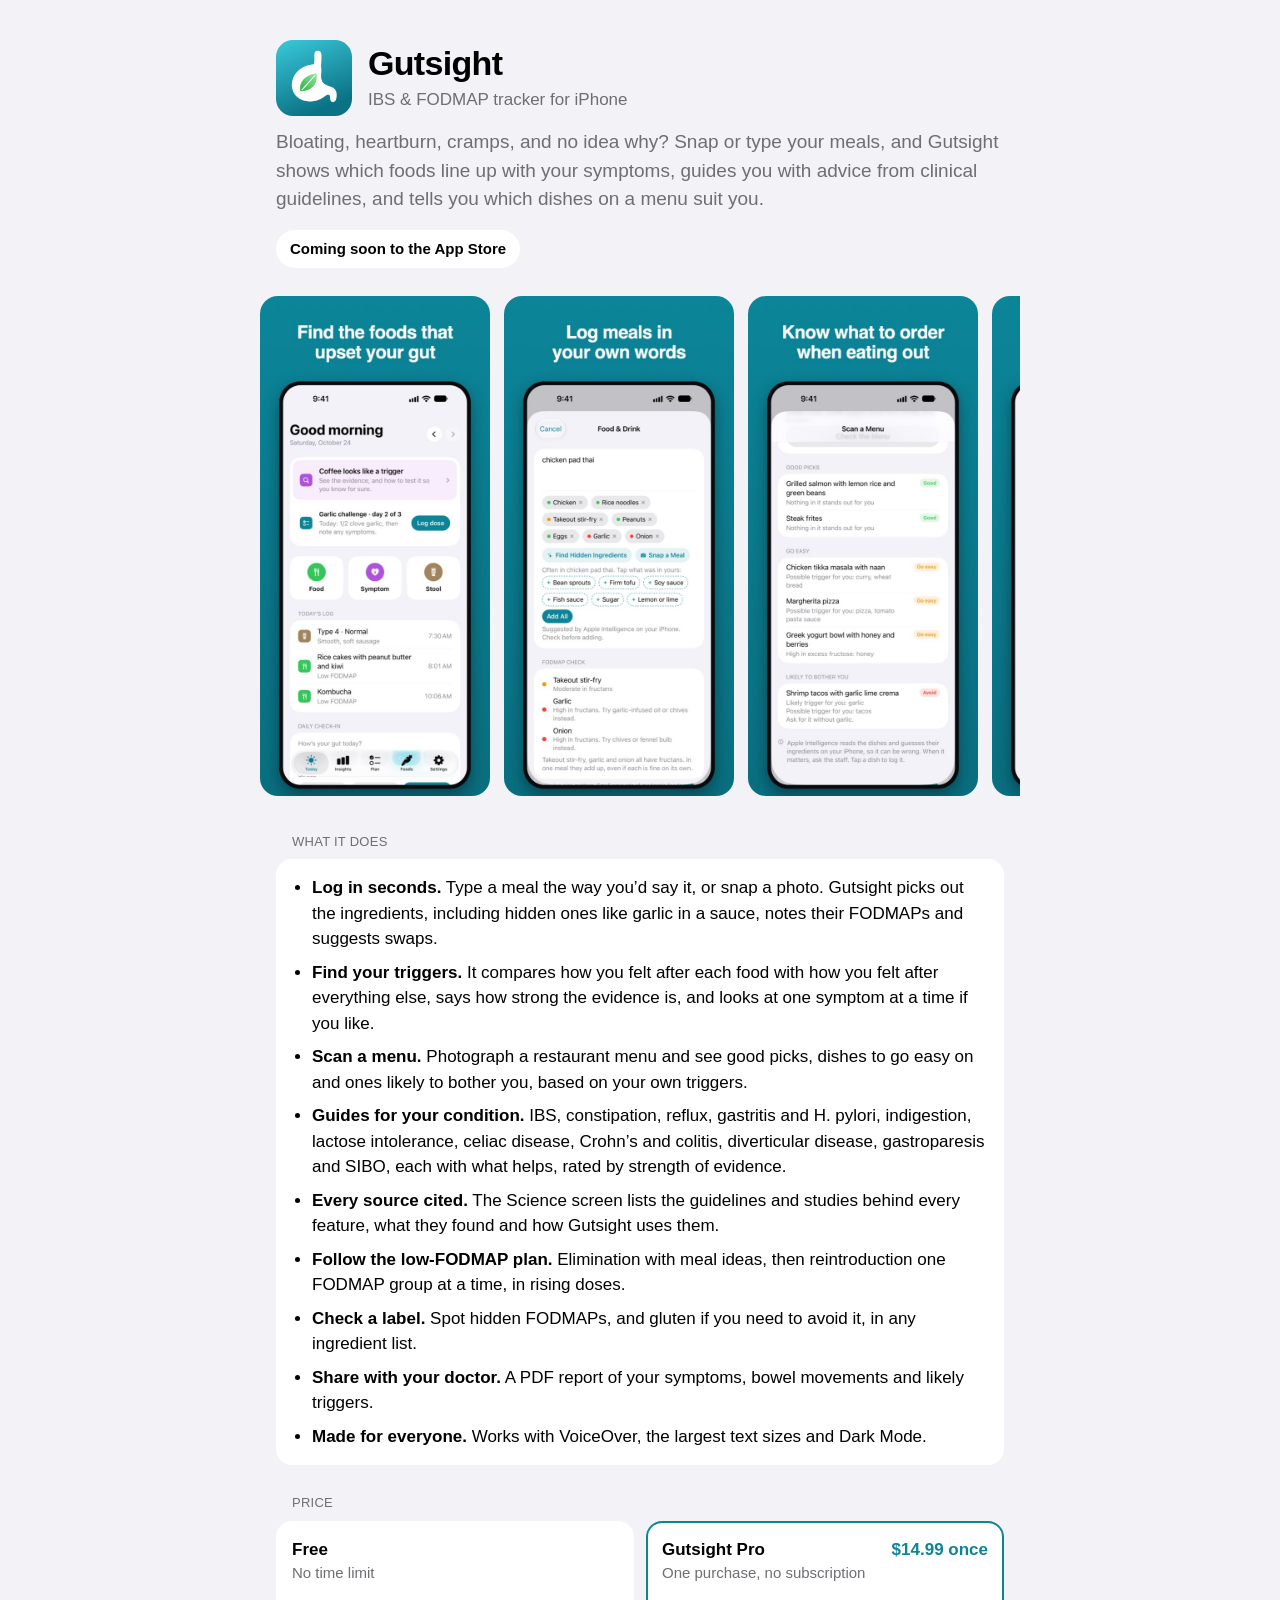
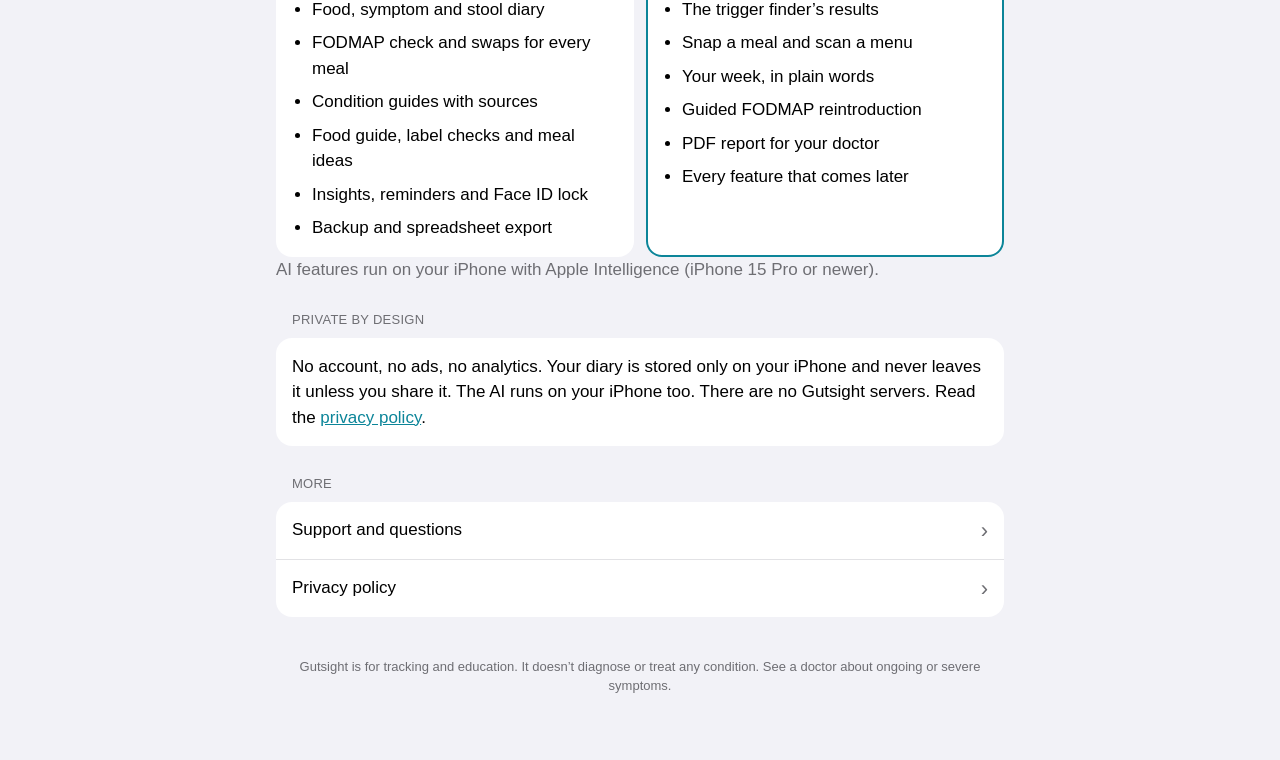
==== gutsight/index.html @ 2db0344e "Gutsight: new screenshots Co-Authored-By: Claude Opus 5.5 <noreply@anthropic.com>" ====
<!doctype html>
<html lang="en">
  <head>
    <meta charset="utf-8" />
    <meta name="viewport" content="width=device-width, initial-scale=1" />
    <title>Gutsight: IBS &amp; FODMAP Tracker</title>
    <meta name="description" content="Find the foods behind your gut symptoms. A private AI food diary with a trigger finder, menu scanner, evidence-based guides for IBS, reflux, gastritis and more, and a low-FODMAP plan. Free to start, one purchase, no subscription." />
    <meta property="og:title" content="Gutsight: IBS &amp; FODMAP Tracker" />
    <meta property="og:description" content="Find the foods behind your IBS. Private, no account, no subscription." />
    <meta property="og:image" content="https://gveloso-dev.github.io/gutsight/screens/03-triggers.jpg" />
    <meta name="twitter:card" content="summary_large_image" />
    <link rel="icon" href="/gutsight/icon.png" />
    <link rel="apple-touch-icon" href="/gutsight/icon.png" />
    <link rel="stylesheet" href="/assets/site.css" />
  </head>
  <body>
    <main class="wide">
      <div class="app-header">
        <img src="/gutsight/icon.png" alt="Gutsight app icon" />
        <div>
          <h1>Gutsight</h1>
          <p class="muted" style="margin: 4px 0 0">IBS &amp; FODMAP tracker for iPhone</p>
        </div>
      </div>
      <p class="lead">
        Bloating, heartburn, cramps, and no idea why? Snap or type your meals, and Gutsight shows which foods line up with
        your symptoms, guides you with advice from clinical guidelines, and tells you which dishes on a menu suit you.
      </p>
      <p class="badge">Coming soon to the App Store</p>

      <div class="gallery" aria-label="Screenshots">
        <img src="/gutsight/screens/01-today.jpg" alt="Today: the next step, such as a likely trigger to look into, and today’s plan step" loading="lazy" />
        <img src="/gutsight/screens/02-log-food.jpg" alt="Logging a meal: Apple Intelligence suggests hidden ingredients like garlic and onion" loading="lazy" />
        <img src="/gutsight/screens/03-menu.jpg" alt="Scan a Menu: dishes sorted into good picks, go easy and likely to bother you" loading="lazy" />
        <img src="/gutsight/screens/04-triggers.jpg" alt="Possible triggers, with how strong the evidence is" loading="lazy" />
        <img src="/gutsight/screens/05-trigger.jpg" alt="A trigger’s detail page" loading="lazy" />
        <img src="/gutsight/screens/06-guide.jpg" alt="The IBS guide, with evidence ratings and sources" loading="lazy" />
        <img src="/gutsight/screens/07-plan.jpg" alt="The Plan tab: condition guides and a reintroduction challenge" loading="lazy" />
        <img src="/gutsight/screens/08-science.jpg" alt="The Science: how the trigger finder works and the research behind Gutsight" loading="lazy" />
        <img src="/gutsight/screens/09-label.jpg" alt="Checking an ingredient label for hidden FODMAPs" loading="lazy" />
        <img src="/gutsight/screens/10-privacy.jpg" alt="Privacy: everything stays on your iPhone" loading="lazy" />
      </div>

      <h2>What it does</h2>
      <div class="card">
        <ul>
          <li><strong>Log in seconds.</strong> Type a meal the way you’d say it, or snap a photo. Gutsight picks out the ingredients, including hidden ones like garlic in a sauce, notes their FODMAPs and suggests swaps.</li>
          <li><strong>Find your triggers.</strong> It compares how you felt after each food with how you felt after everything else, says how strong the evidence is, and looks at one symptom at a time if you like.</li>
          <li><strong>Scan a menu.</strong> Photograph a restaurant menu and see good picks, dishes to go easy on and ones likely to bother you, based on your own triggers.</li>
          <li><strong>Guides for your condition.</strong> IBS, constipation, reflux, gastritis and H. pylori, indigestion, lactose intolerance, celiac disease, Crohn’s and colitis, diverticular disease, gastroparesis and SIBO, each with what helps, rated by strength of evidence.</li>
          <li><strong>Every source cited.</strong> The Science screen lists the guidelines and studies behind every feature, what they found and how Gutsight uses them.</li>
          <li><strong>Follow the low-FODMAP plan.</strong> Elimination with meal ideas, then reintroduction one FODMAP group at a time, in rising doses.</li>
          <li><strong>Check a label.</strong> Spot hidden FODMAPs, and gluten if you need to avoid it, in any ingredient list.</li>
          <li><strong>Share with your doctor.</strong> A PDF report of your symptoms, bowel movements and likely triggers.</li>
          <li><strong>Made for everyone.</strong> Works with VoiceOver, the largest text sizes and Dark Mode.</li>
        </ul>
      </div>

      <h2>Price</h2>
      <div class="price-grid">
        <div class="card">
          <h3>Free</h3>
          <p class="muted">No time limit</p>
          <ul>
            <li>Food, symptom and stool diary</li>
            <li>FODMAP check and swaps for every meal</li>
            <li>Condition guides with sources</li>
            <li>Food guide, label checks and meal ideas</li>
            <li>Insights, reminders and Face ID lock</li>
            <li>Backup and spreadsheet export</li>
          </ul>
        </div>
        <div class="card accent">
          <h3>Gutsight Pro <span class="price">$14.99 once</span></h3>
          <p class="muted">One purchase, no subscription</p>
          <ul>
            <li>The trigger finder’s results</li>
            <li>Snap a meal and scan a menu</li>
            <li>Your week, in plain words</li>
            <li>Guided FODMAP reintroduction</li>
            <li>PDF report for your doctor</li>
            <li>Every feature that comes later</li>
          </ul>
        </div>
      </div>
      <p class="muted">AI features run on your iPhone with Apple Intelligence (iPhone 15 Pro or newer).</p>

      <h2>Private by design</h2>
      <div class="card">
        <p>
          No account, no ads, no analytics. Your diary is stored only on your iPhone and never leaves it unless you share it.
          The AI runs on your iPhone too. There are no Gutsight servers. Read the <a href="/gutsight/privacy/">privacy policy</a>.
        </p>
      </div>

      <h2>More</h2>
      <div class="card list">
        <a href="/gutsight/support/">Support and questions</a>
        <a href="/gutsight/privacy/">Privacy policy</a>
      </div>

      <footer>
        Gutsight is for tracking and education. It doesn’t diagnose or treat any condition. See a doctor about ongoing or
        severe symptoms.
      </footer>
    </main>
  </body>
</html>
---- assets/site.css ----
/* Shared styles: iOS grouped look, light and dark. */
:root {
  --bg: #f2f2f7;
  --card: #ffffff;
  --text: #000000;
  --muted: #6e6e73;
  --tint: #0c8599;
  --border: #e2e2e5;
  color-scheme: light dark;
}

@media (prefers-color-scheme: dark) {
  :root {
    --bg: #000000;
    --card: #1c1c1e;
    --text: #ffffff;
    --muted: #98989f;
    --tint: #3bc9db;
    --border: #38383a;
  }
}

* {
  box-sizing: border-box;
}

body {
  margin: 0;
  background: var(--bg);
  color: var(--text);
  font: 17px/1.5 -apple-system, BlinkMacSystemFont, "SF Pro Text", "Helvetica Neue", Arial, sans-serif;
  -webkit-text-size-adjust: 100%;
}

main {
  max-width: 680px;
  margin: 0 auto;
  padding: 40px 16px 64px;
}

a {
  color: var(--tint);
}

h1 {
  font-size: 34px;
  line-height: 1.15;
  letter-spacing: -0.02em;
  margin: 0;
}

h2 {
  font-size: 13px;
  font-weight: 400;
  text-transform: uppercase;
  letter-spacing: 0.02em;
  color: var(--muted);
  margin: 28px 16px 8px;
}

h3 {
  font-size: 17px;
  margin: 0 0 4px;
}

p {
  margin: 0 0 12px;
}

.muted {
  color: var(--muted);
}

.lead {
  font-size: 19px;
  color: var(--muted);
  margin: 12px 0 0;
}

.card {
  background: var(--card);
  border-radius: 16px;
  padding: 16px;
}

.card > :last-child {
  margin-bottom: 0;
}

.card + .card {
  margin-top: 12px;
}

.card ul {
  margin: 0;
  padding-left: 20px;
}

.card li + li {
  margin-top: 8px;
}

.qa + .qa {
  border-top: 1px solid var(--border);
  margin-top: 14px;
  padding-top: 14px;
}

.app-header {
  display: flex;
  align-items: center;
  gap: 16px;
}

.app-header img {
  width: 76px;
  height: 76px;
  border-radius: 17px;
  flex-shrink: 0;
}

.list {
  padding: 0;
  overflow: hidden;
}

.list a {
  display: flex;
  align-items: center;
  gap: 14px;
  padding: 12px 16px;
  color: var(--text);
  text-decoration: none;
}

.list a + a {
  border-top: 1px solid var(--border);
}

.list a::after {
  content: "›";
  margin-left: auto;
  color: var(--muted);
  font-size: 22px;
}

.list img {
  width: 44px;
  height: 44px;
  border-radius: 10px;
}

footer {
  margin-top: 40px;
  font-size: 13px;
  color: var(--muted);
  text-align: center;
}

main.wide {
  max-width: 760px;
}

.badge {
  display: inline-block;
  margin: 16px 0 0;
  padding: 8px 14px;
  border-radius: 999px;
  background: var(--card);
  font-size: 15px;
  font-weight: 600;
}

.gallery {
  display: flex;
  gap: 14px;
  overflow-x: auto;
  scroll-snap-type: x mandatory;
  margin: 28px -16px 0;
  padding: 0 16px 8px;
  -webkit-overflow-scrolling: touch;
}

.gallery img {
  flex: 0 0 auto;
  width: 230px;
  aspect-ratio: 1320 / 2868;
  border-radius: 18px;
  scroll-snap-align: start;
  background: var(--card);
}

.price-grid {
  display: grid;
  grid-template-columns: repeat(auto-fit, minmax(260px, 1fr));
  gap: 12px;
}

.price-grid .card + .card {
  margin-top: 0;
}

.price-grid h3 {
  display: flex;
  justify-content: space-between;
  align-items: baseline;
  gap: 8px;
  margin-bottom: 0;
}

.price-grid .muted {
  font-size: 15px;
}

.card.accent {
  box-shadow: inset 0 0 0 2px var(--tint);
}

.price {
  color: var(--tint);
  font-size: 17px;
}
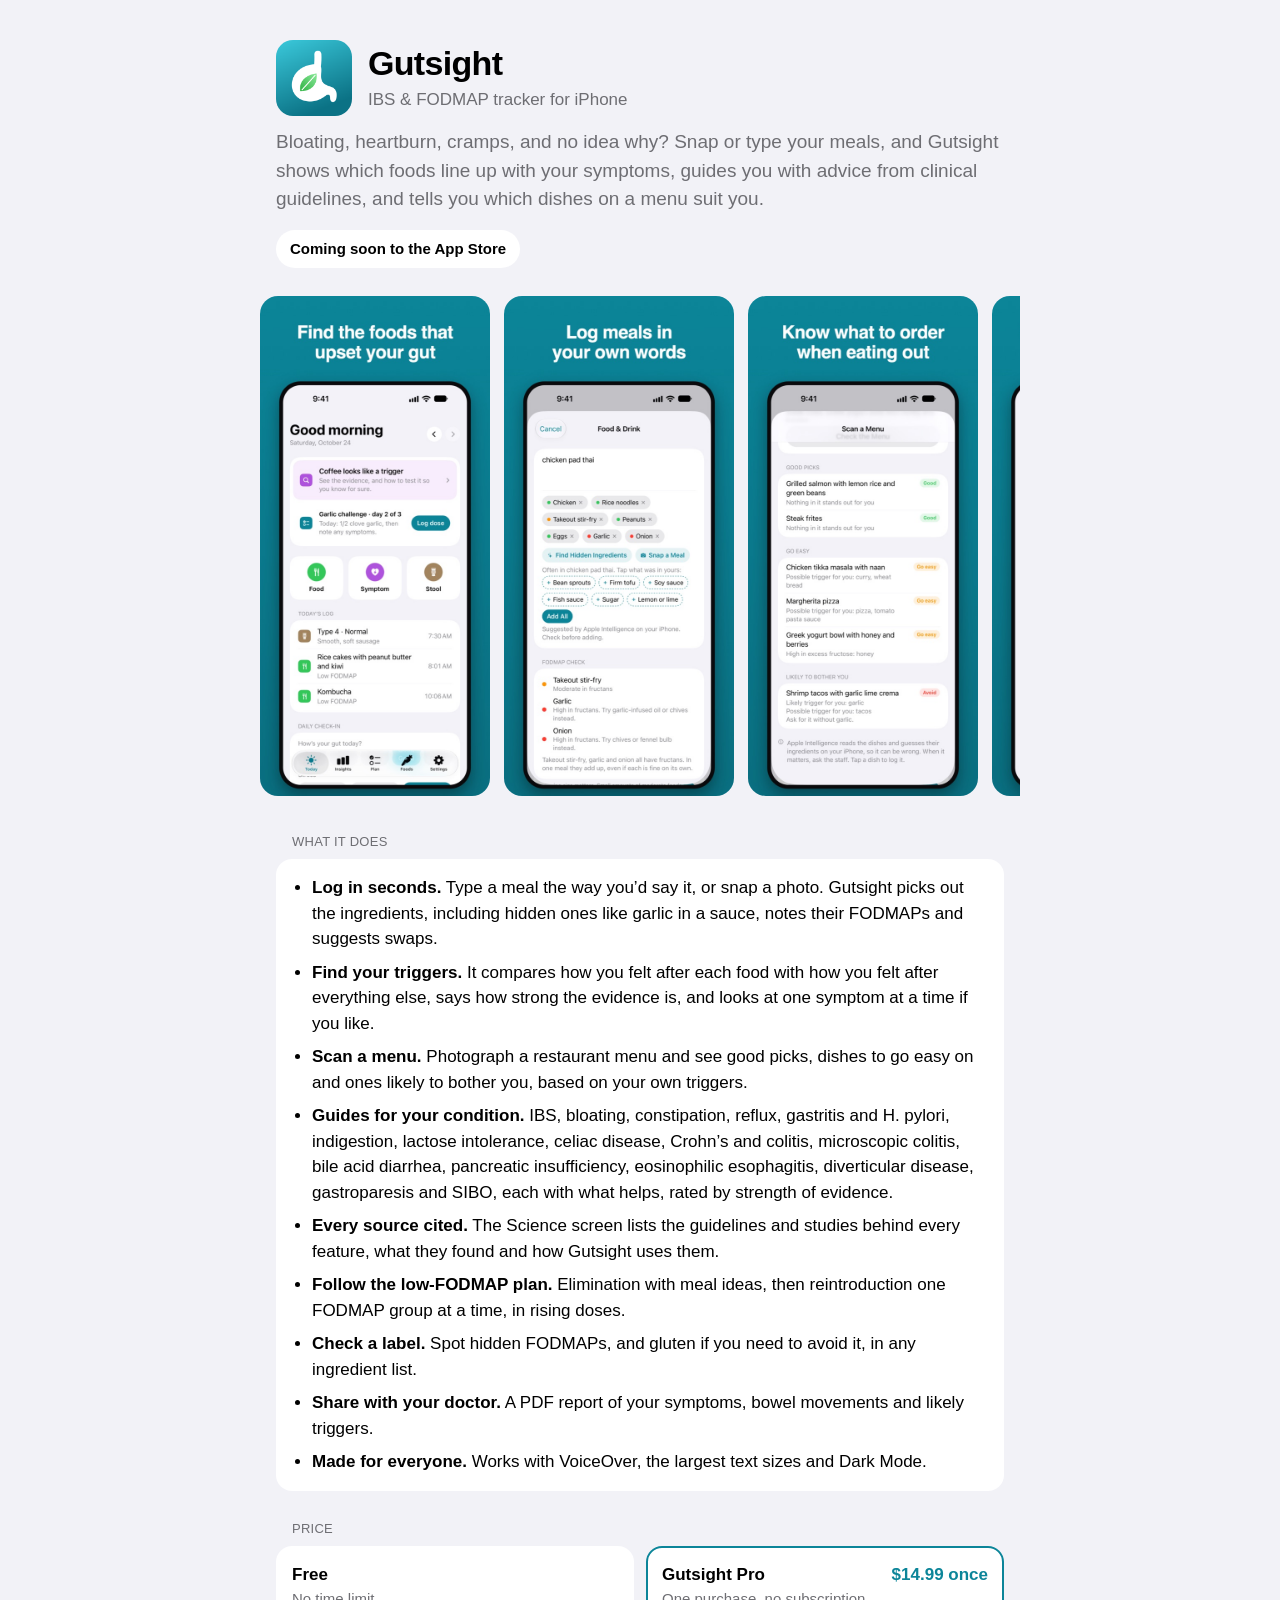
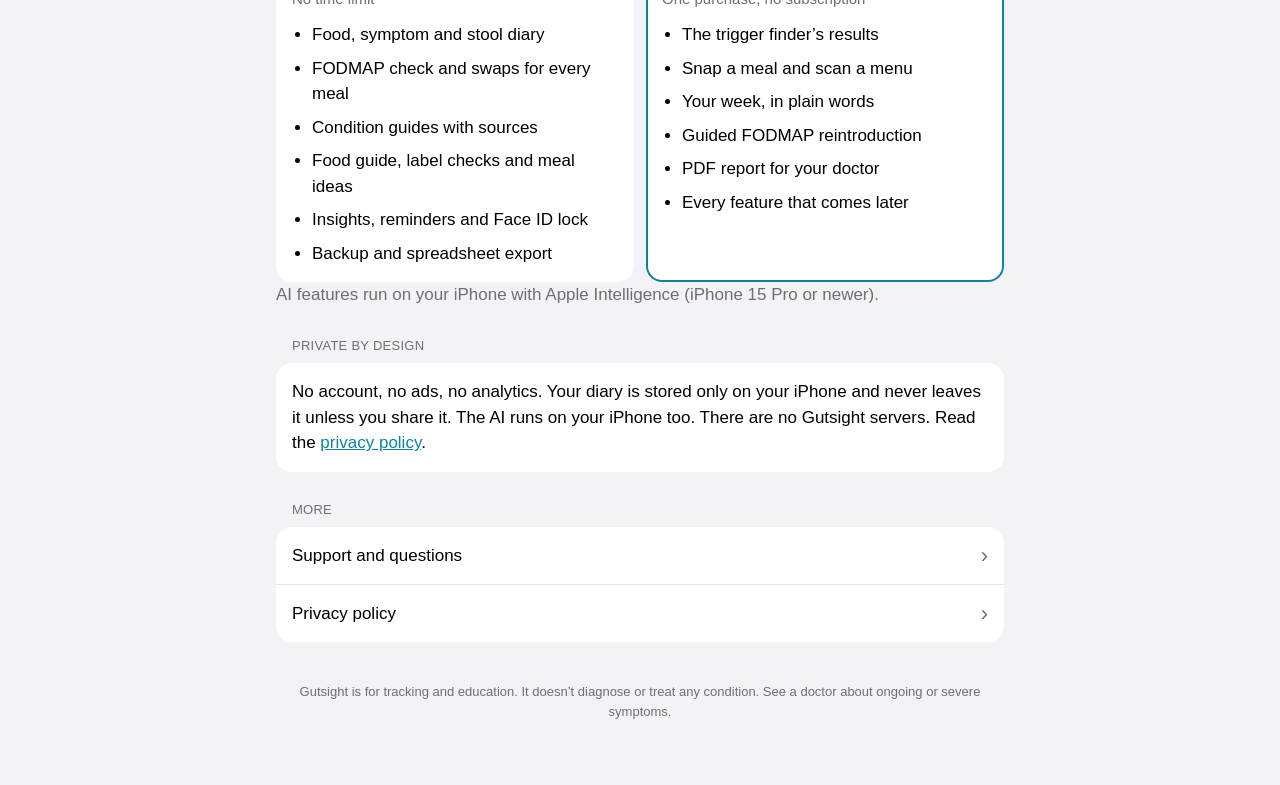
==== commit 81e52bc3: "Gutsight: list the new condition guides Co-Authored-By: Claude Opus 5.5 <noreply@anthropic.com>" ====
--- a/gutsight/index.html
+++ b/gutsight/index.html
@@ -47,7 +47,7 @@
           <li><strong>Log in seconds.</strong> Type a meal the way you’d say it, or snap a photo. Gutsight picks out the ingredients, including hidden ones like garlic in a sauce, notes their FODMAPs and suggests swaps.</li>
           <li><strong>Find your triggers.</strong> It compares how you felt after each food with how you felt after everything else, says how strong the evidence is, and looks at one symptom at a time if you like.</li>
           <li><strong>Scan a menu.</strong> Photograph a restaurant menu and see good picks, dishes to go easy on and ones likely to bother you, based on your own triggers.</li>
-          <li><strong>Guides for your condition.</strong> IBS, constipation, reflux, gastritis and H. pylori, indigestion, lactose intolerance, celiac disease, Crohn’s and colitis, diverticular disease, gastroparesis and SIBO, each with what helps, rated by strength of evidence.</li>
+          <li><strong>Guides for your condition.</strong> IBS, bloating, constipation, reflux, gastritis and H. pylori, indigestion, lactose intolerance, celiac disease, Crohn’s and colitis, microscopic colitis, bile acid diarrhea, pancreatic insufficiency, eosinophilic esophagitis, diverticular disease, gastroparesis and SIBO, each with what helps, rated by strength of evidence.</li>
           <li><strong>Every source cited.</strong> The Science screen lists the guidelines and studies behind every feature, what they found and how Gutsight uses them.</li>
           <li><strong>Follow the low-FODMAP plan.</strong> Elimination with meal ideas, then reintroduction one FODMAP group at a time, in rising doses.</li>
           <li><strong>Check a label.</strong> Spot hidden FODMAPs, and gluten if you need to avoid it, in any ingredient list.</li>
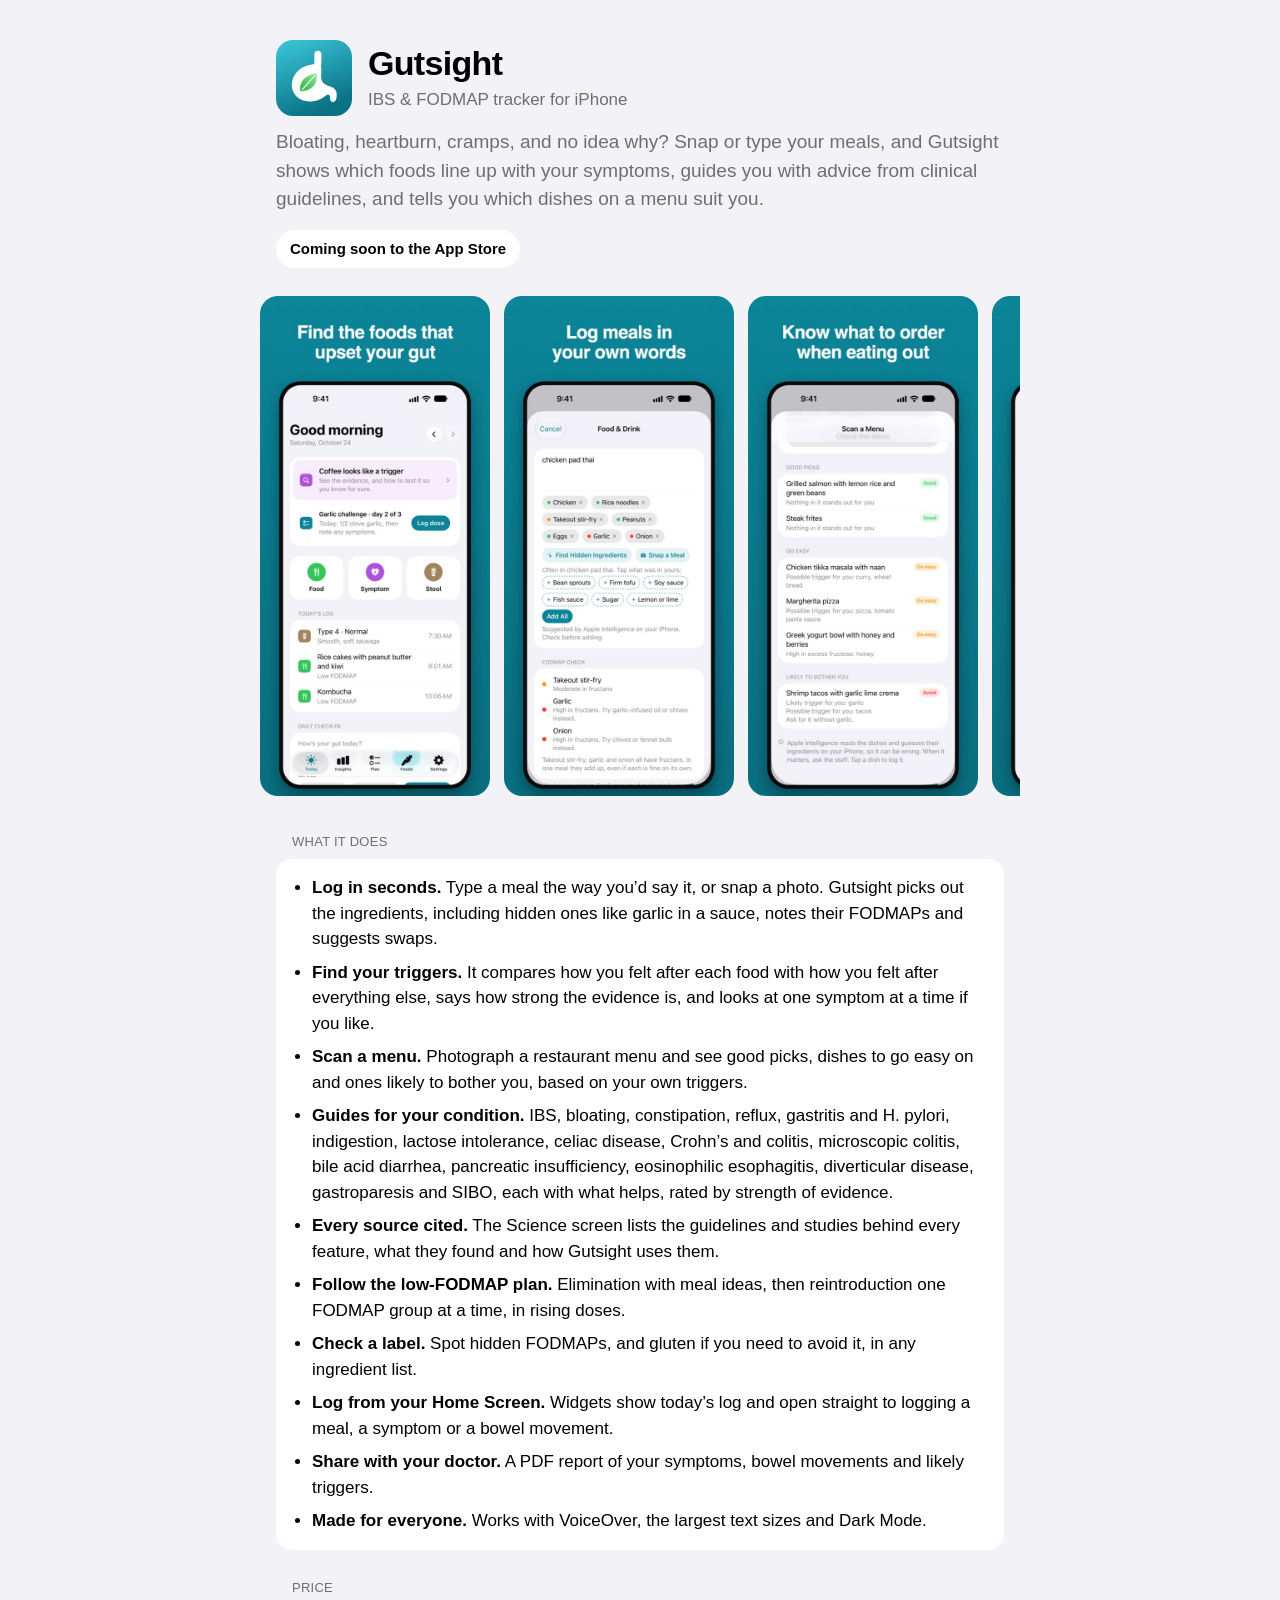
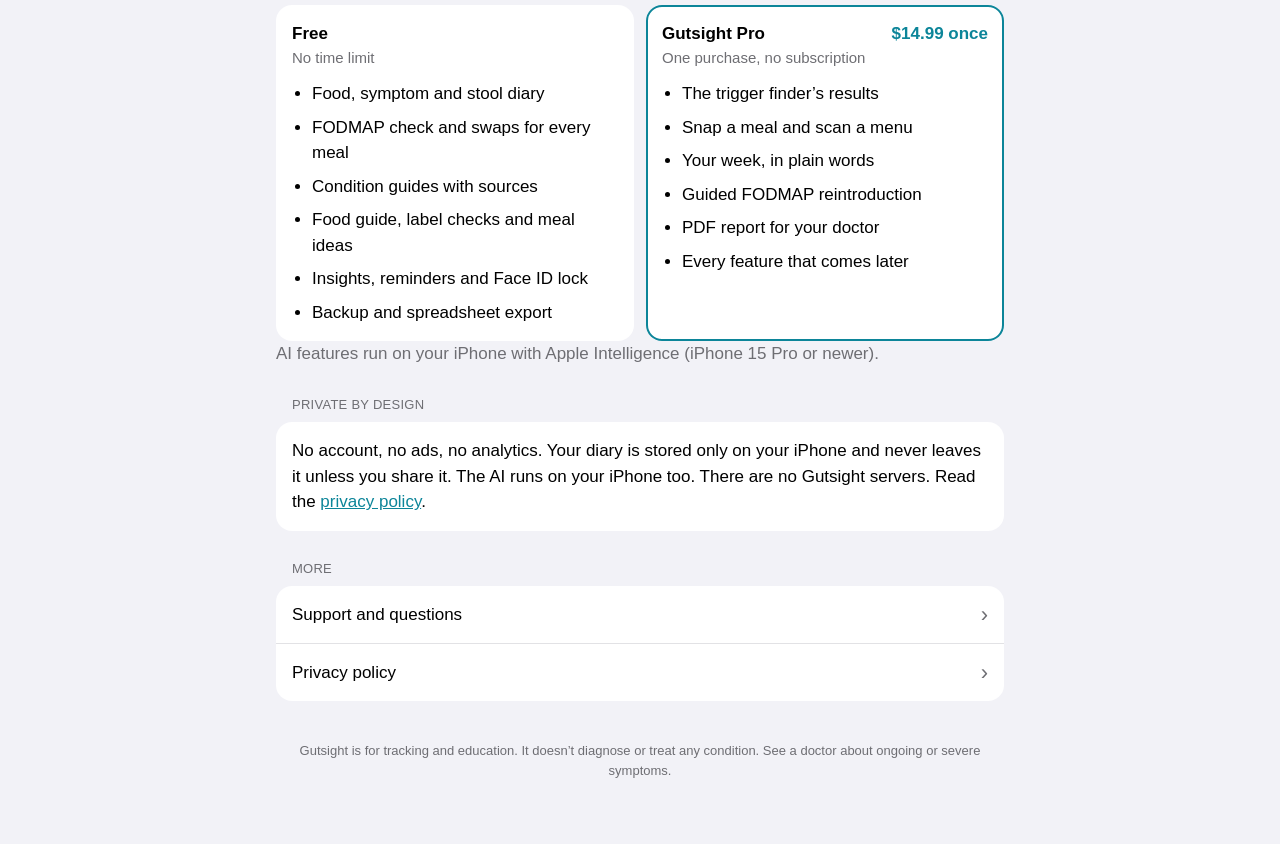
==== commit 9f2ffdd2: "Gutsight: mention widgets Co-Authored-By: Claude Opus 5.5 <noreply@anthropic.com>" ====
--- a/gutsight/index.html
+++ b/gutsight/index.html
@@ -51,6 +51,7 @@
           <li><strong>Every source cited.</strong> The Science screen lists the guidelines and studies behind every feature, what they found and how Gutsight uses them.</li>
           <li><strong>Follow the low-FODMAP plan.</strong> Elimination with meal ideas, then reintroduction one FODMAP group at a time, in rising doses.</li>
           <li><strong>Check a label.</strong> Spot hidden FODMAPs, and gluten if you need to avoid it, in any ingredient list.</li>
+          <li><strong>Log from your Home Screen.</strong> Widgets show today’s log and open straight to logging a meal, a symptom or a bowel movement.</li>
           <li><strong>Share with your doctor.</strong> A PDF report of your symptoms, bowel movements and likely triggers.</li>
           <li><strong>Made for everyone.</strong> Works with VoiceOver, the largest text sizes and Dark Mode.</li>
         </ul>
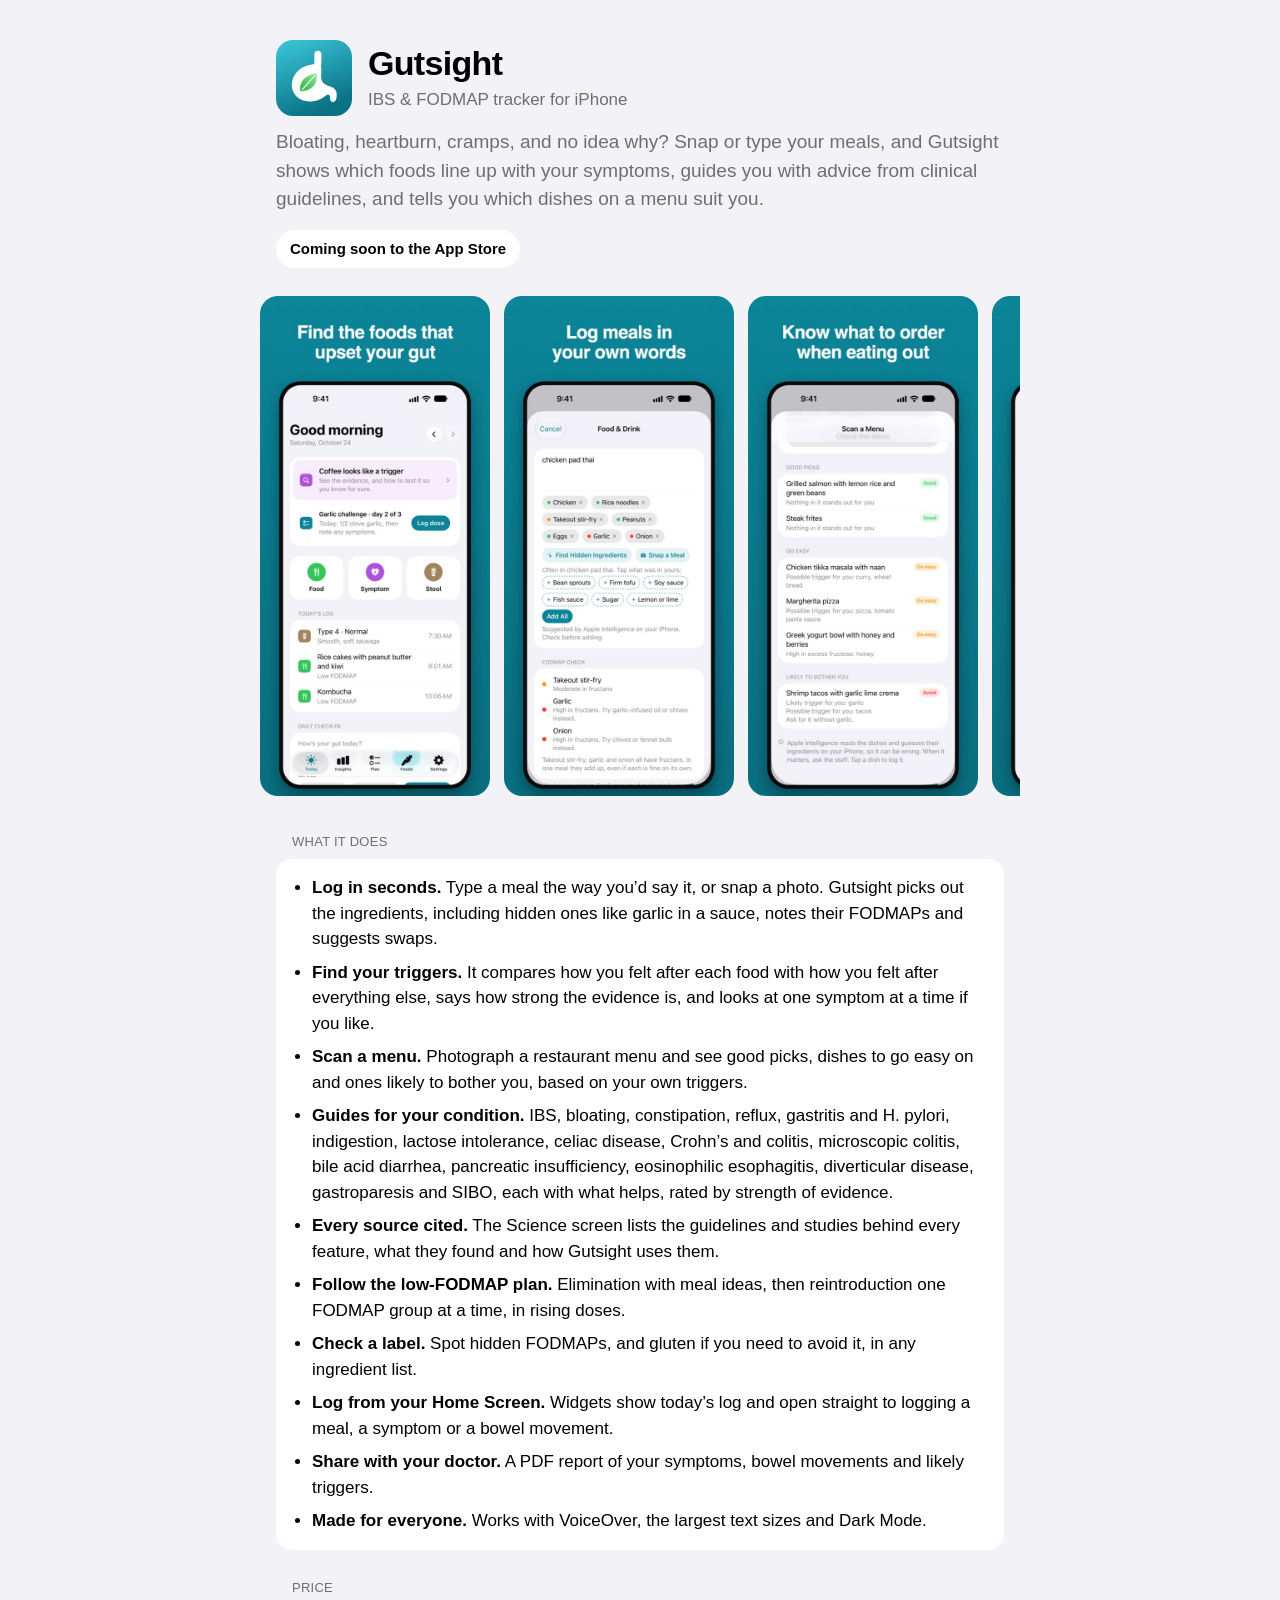
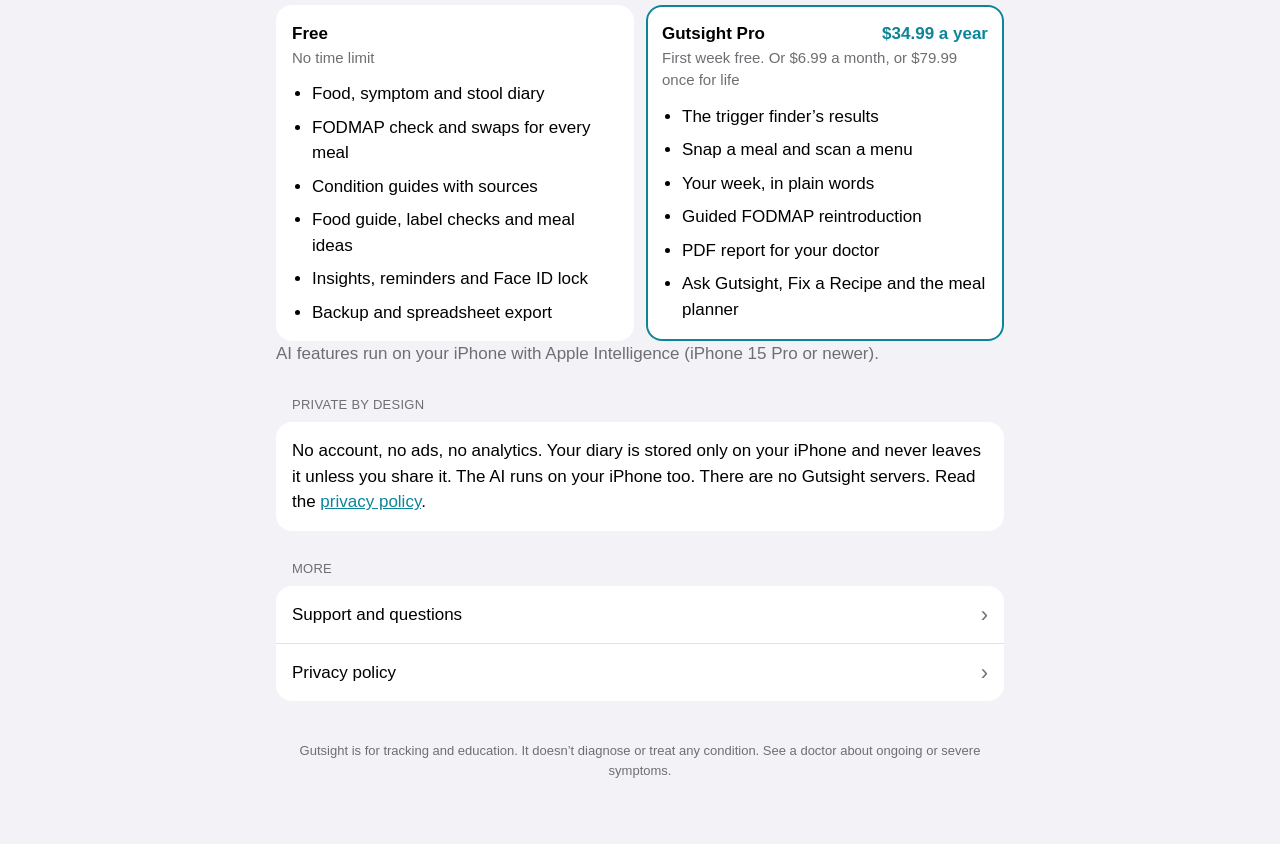
==== commit 1dcc616a: "Gutsight: subscription pricing on the site and support page, Health and backup notes in privacy The " ====
--- a/gutsight/index.html
+++ b/gutsight/index.html
@@ -4,9 +4,9 @@
     <meta charset="utf-8" />
     <meta name="viewport" content="width=device-width, initial-scale=1" />
     <title>Gutsight: IBS &amp; FODMAP Tracker</title>
-    <meta name="description" content="Find the foods behind your gut symptoms. A private AI food diary with a trigger finder, menu scanner, evidence-based guides for IBS, reflux, gastritis and more, and a low-FODMAP plan. Free to start, one purchase, no subscription." />
+    <meta name="description" content="Find the foods behind your gut symptoms. A private AI food diary with a trigger finder, menu scanner, evidence-based guides for IBS, reflux, gastritis and more, and a low-FODMAP plan. Free to start; Gutsight Pro with a free week." />
     <meta property="og:title" content="Gutsight: IBS &amp; FODMAP Tracker" />
-    <meta property="og:description" content="Find the foods behind your IBS. Private, no account, no subscription." />
+    <meta property="og:description" content="Find the foods behind your IBS. Private, no account, nothing in the cloud." />
     <meta property="og:image" content="https://gveloso-dev.github.io/gutsight/screens/03-triggers.jpg" />
     <meta name="twitter:card" content="summary_large_image" />
     <link rel="icon" href="/gutsight/icon.png" />
@@ -72,15 +72,15 @@
           </ul>
         </div>
         <div class="card accent">
-          <h3>Gutsight Pro <span class="price">$14.99 once</span></h3>
-          <p class="muted">One purchase, no subscription</p>
+          <h3>Gutsight Pro <span class="price">$34.99 a year</span></h3>
+          <p class="muted">First week free. Or $6.99 a month, or $79.99 once for life</p>
           <ul>
             <li>The trigger finder’s results</li>
             <li>Snap a meal and scan a menu</li>
             <li>Your week, in plain words</li>
             <li>Guided FODMAP reintroduction</li>
             <li>PDF report for your doctor</li>
-            <li>Every feature that comes later</li>
+            <li>Ask Gutsight, Fix a Recipe and the meal planner</li>
           </ul>
         </div>
       </div>
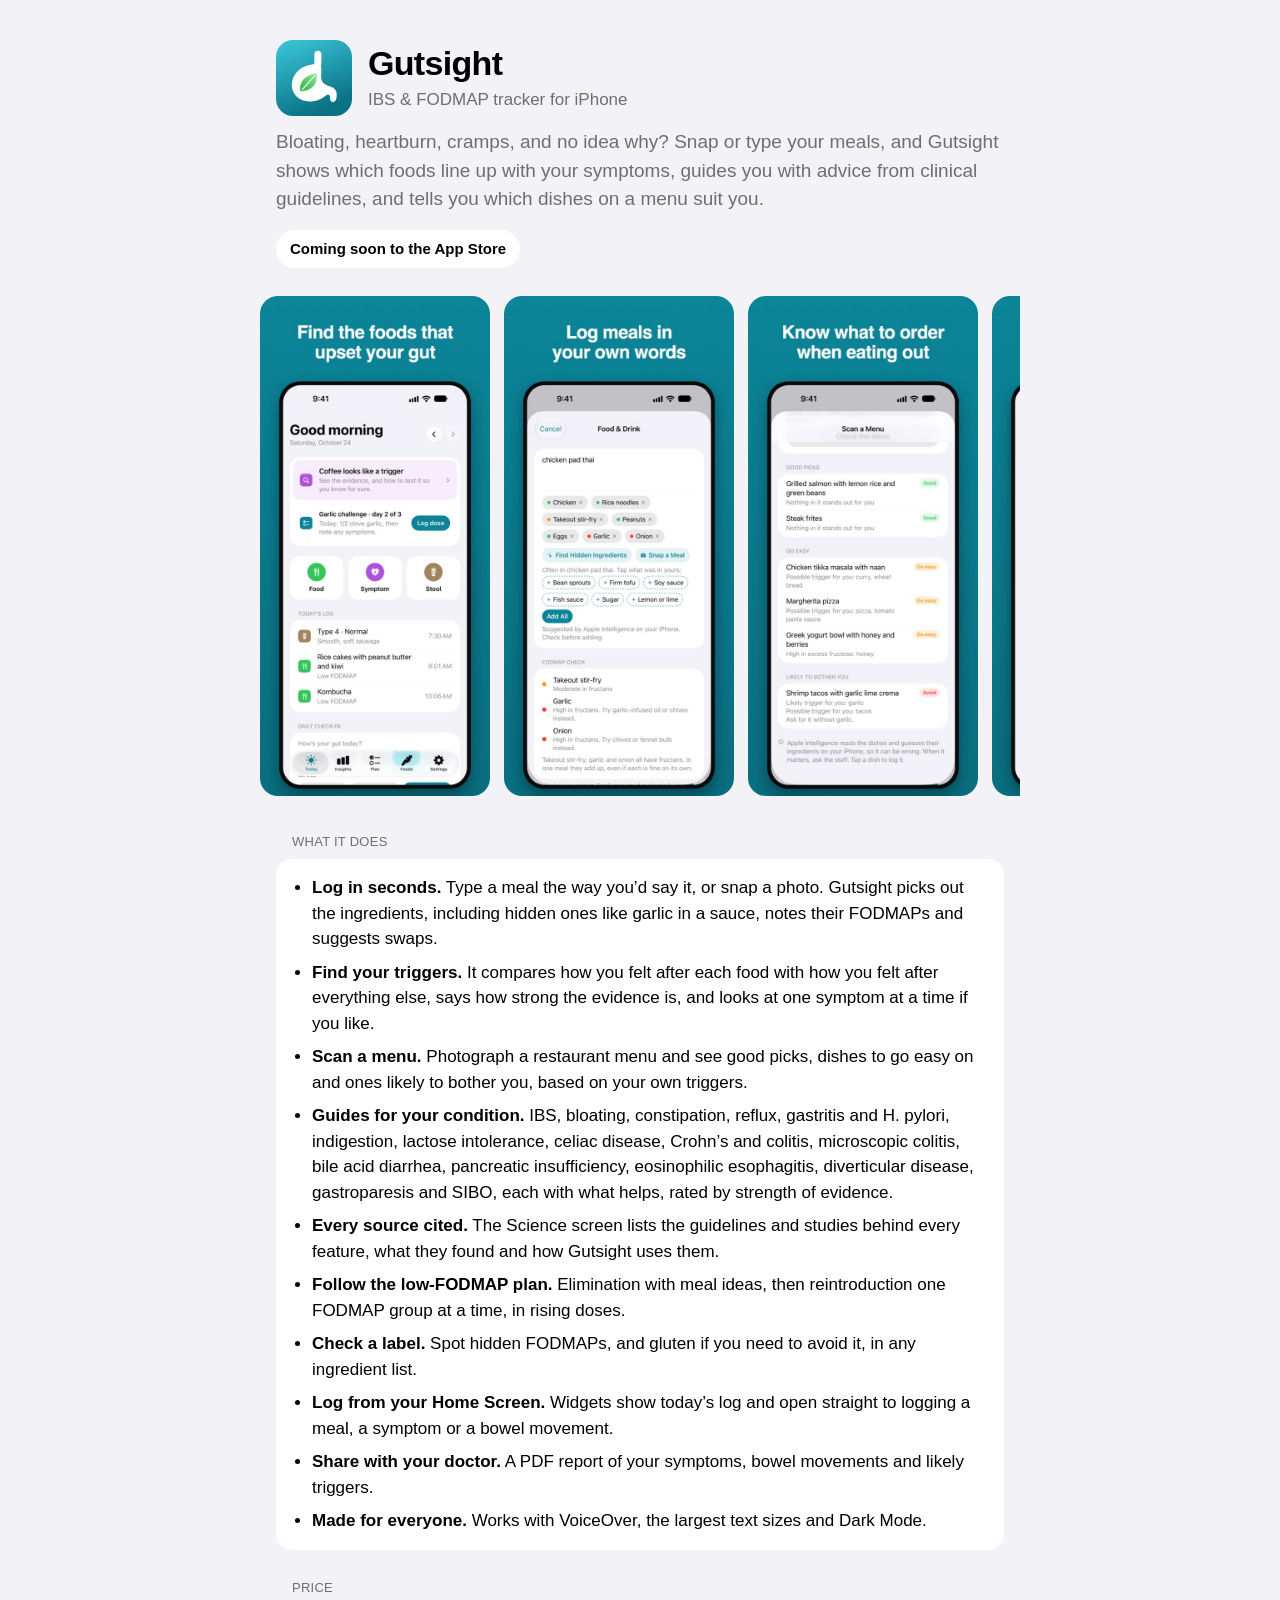
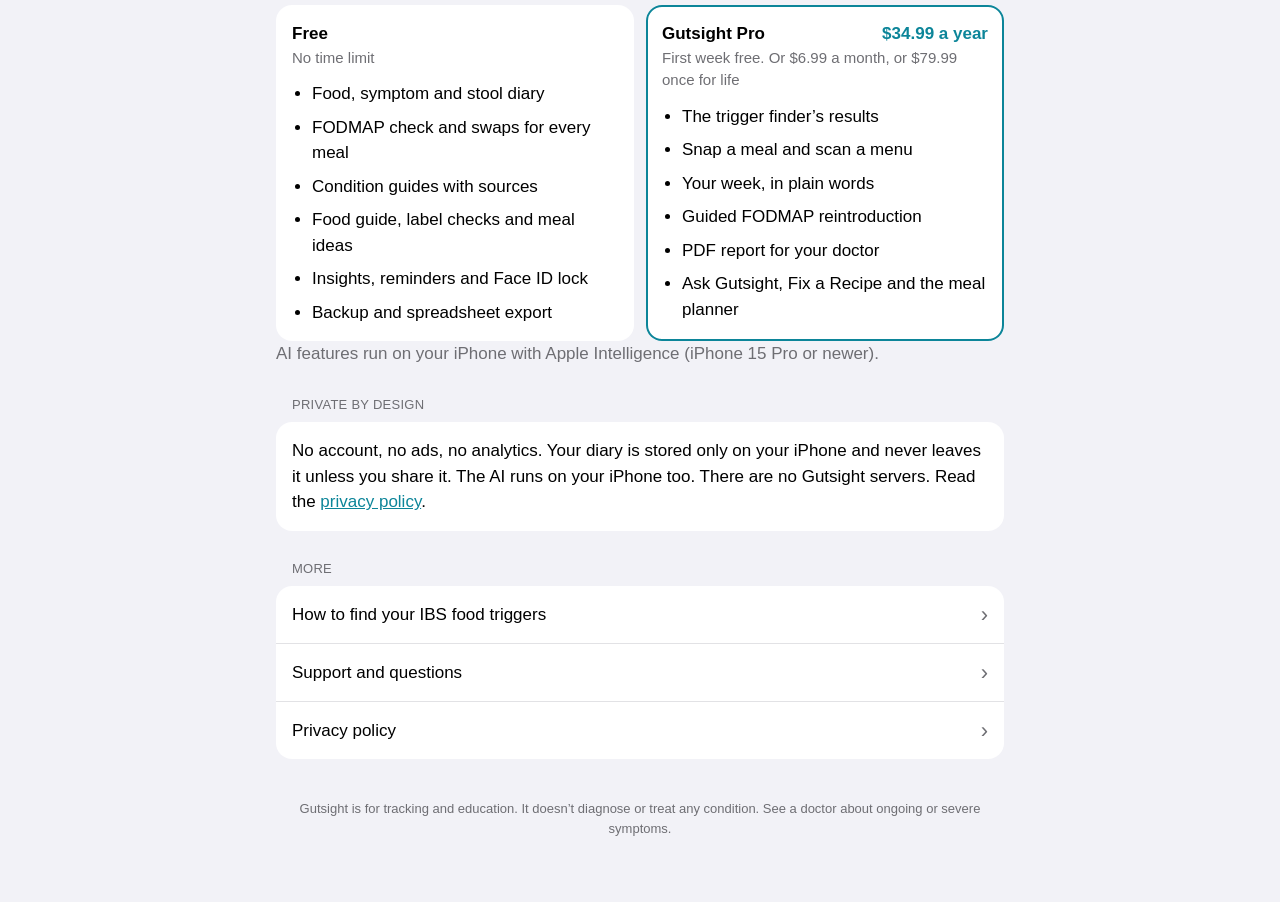
==== commit 36dc7be8: "Gutsight guide: how to find your IBS food triggers First evergreen article from the marketing plan, " ====
--- a/gutsight/index.html
+++ b/gutsight/index.html
@@ -96,6 +96,7 @@
 
       <h2>More</h2>
       <div class="card list">
+        <a href="/gutsight/guides/find-ibs-triggers/">How to find your IBS food triggers</a>
         <a href="/gutsight/support/">Support and questions</a>
         <a href="/gutsight/privacy/">Privacy policy</a>
       </div>
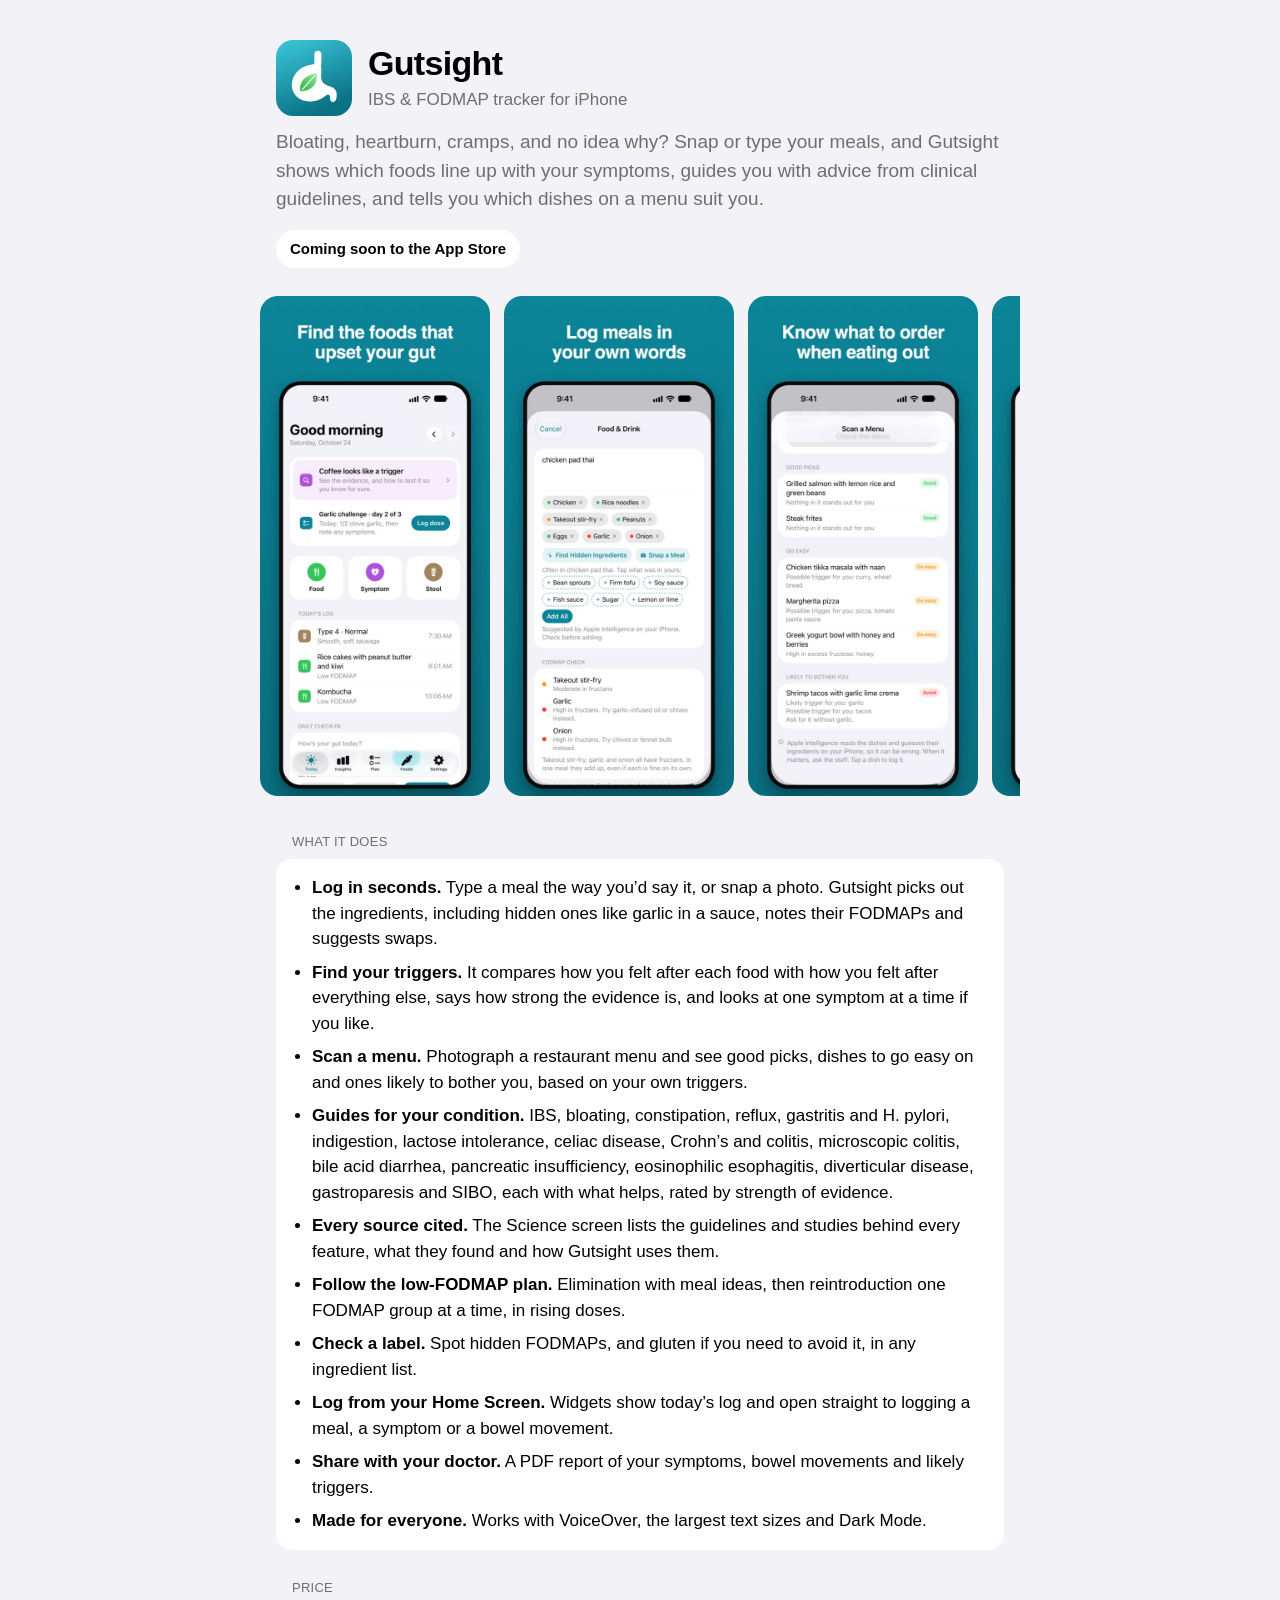
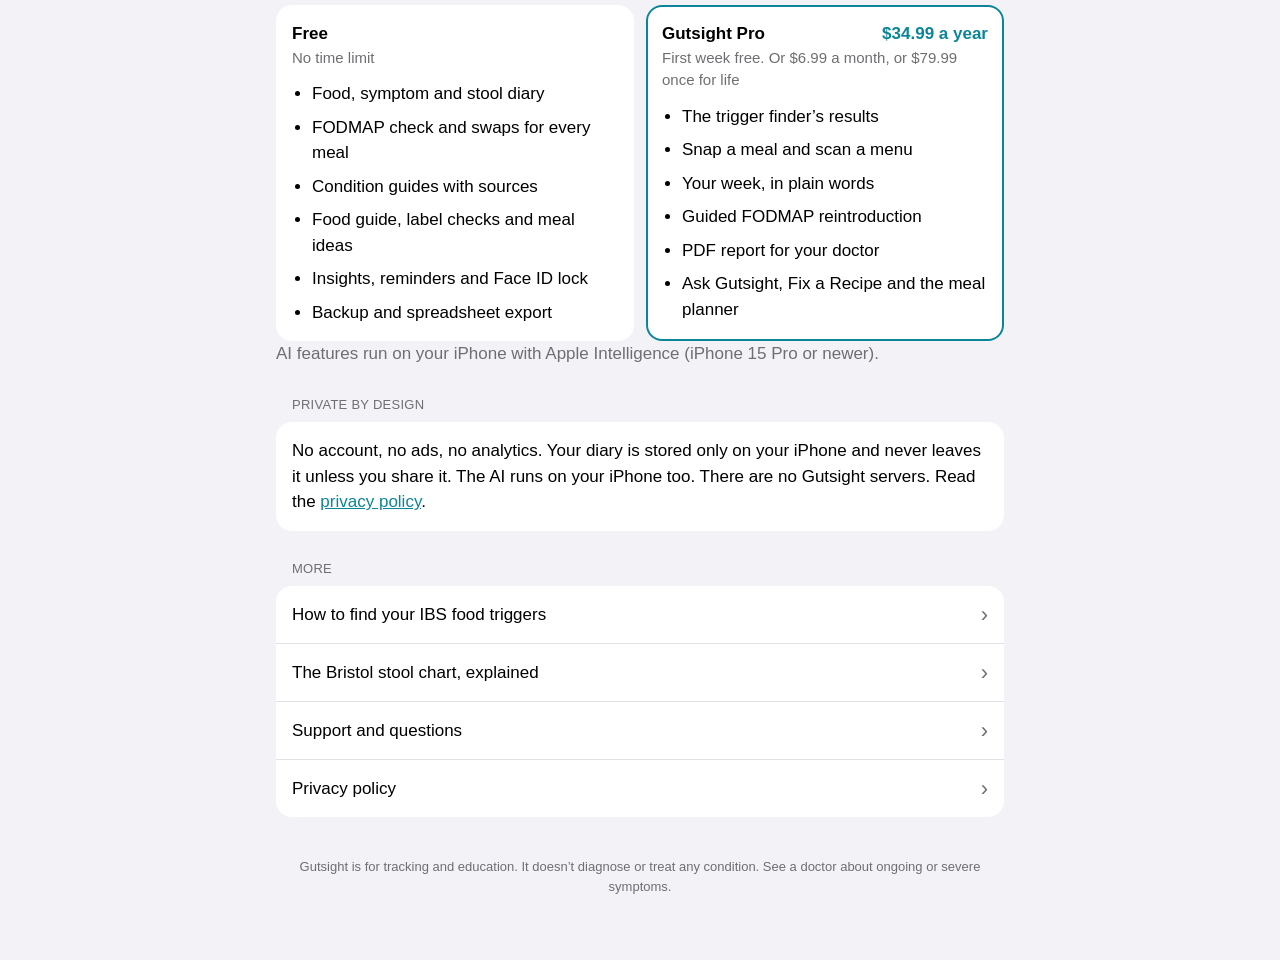
==== commit 8243544c: "Gutsight guide: the Bristol stool chart, explained Second evergreen article; a high-volume search th" ====
--- a/gutsight/index.html
+++ b/gutsight/index.html
@@ -97,6 +97,7 @@
       <h2>More</h2>
       <div class="card list">
         <a href="/gutsight/guides/find-ibs-triggers/">How to find your IBS food triggers</a>
+        <a href="/gutsight/guides/bristol-stool-chart/">The Bristol stool chart, explained</a>
         <a href="/gutsight/support/">Support and questions</a>
         <a href="/gutsight/privacy/">Privacy policy</a>
       </div>
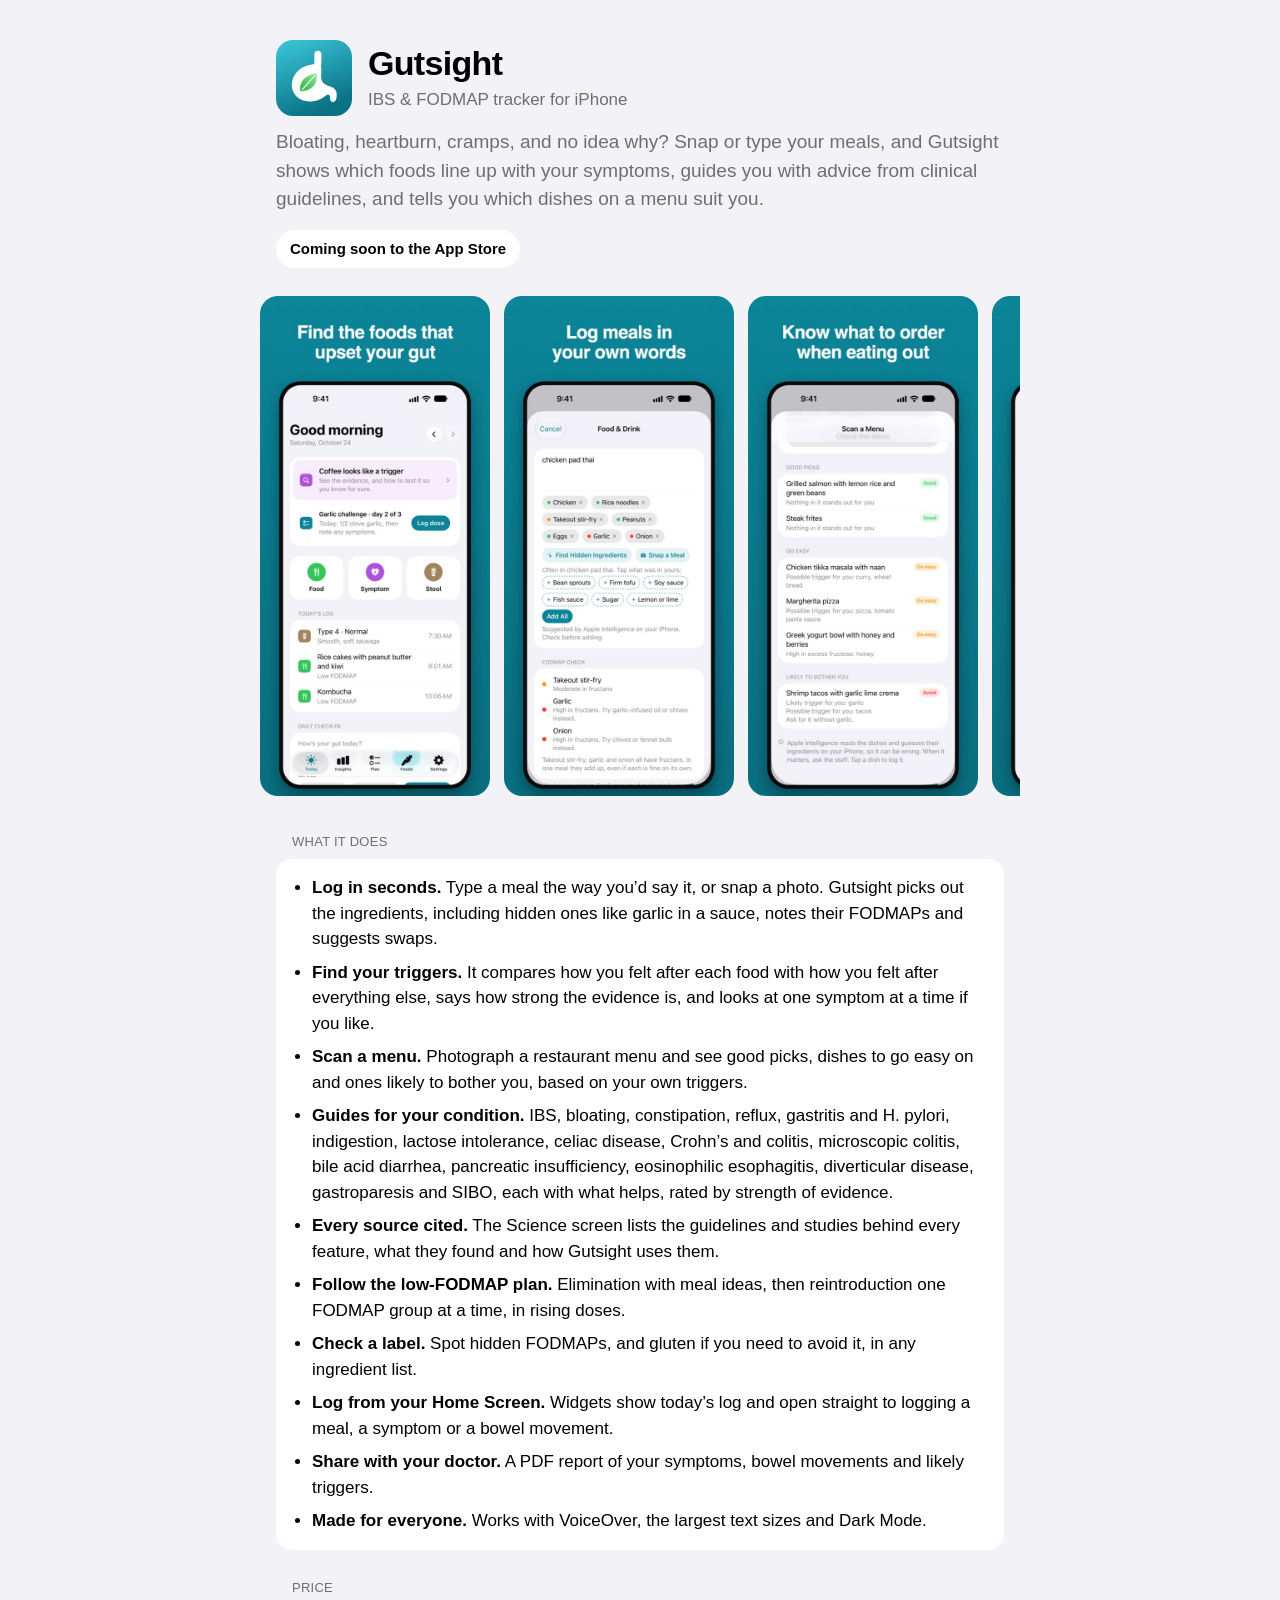
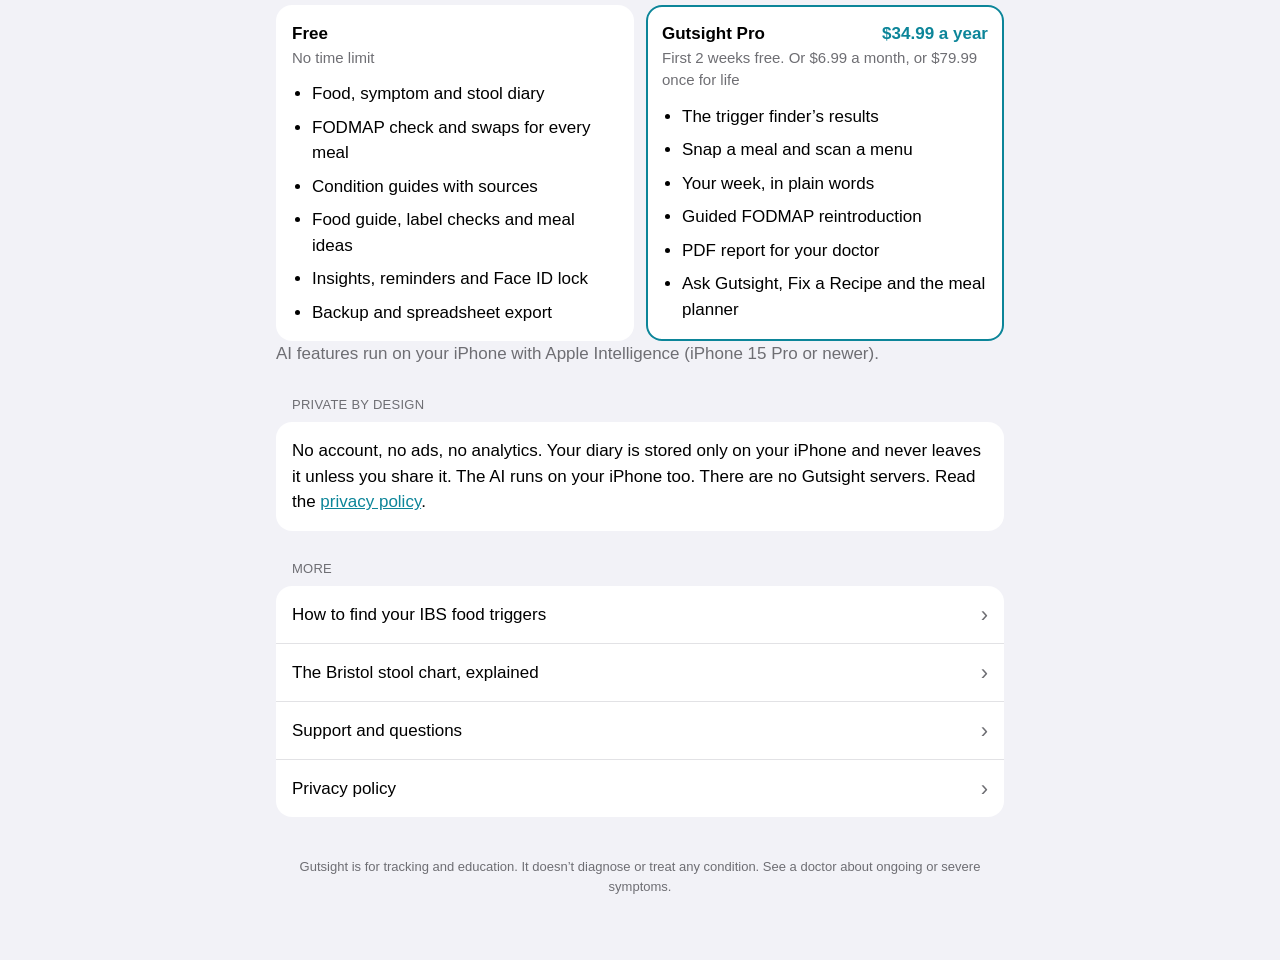
==== commit b12f7872: "Gutsight: two-week free trial Co-Authored-By: Claude Opus 5.5 <noreply@anthropic.com>" ====
--- a/gutsight/index.html
+++ b/gutsight/index.html
@@ -4,7 +4,7 @@
     <meta charset="utf-8" />
     <meta name="viewport" content="width=device-width, initial-scale=1" />
     <title>Gutsight: IBS &amp; FODMAP Tracker</title>
-    <meta name="description" content="Find the foods behind your gut symptoms. A private AI food diary with a trigger finder, menu scanner, evidence-based guides for IBS, reflux, gastritis and more, and a low-FODMAP plan. Free to start; Gutsight Pro with a free week." />
+    <meta name="description" content="Find the foods behind your gut symptoms. A private AI food diary with a trigger finder, menu scanner, evidence-based guides for IBS, reflux, gastritis and more, and a low-FODMAP plan. Free to start; Gutsight Pro free for 2 weeks." />
     <meta property="og:title" content="Gutsight: IBS &amp; FODMAP Tracker" />
     <meta property="og:description" content="Find the foods behind your IBS. Private, no account, nothing in the cloud." />
     <meta property="og:image" content="https://gveloso-dev.github.io/gutsight/screens/03-triggers.jpg" />
@@ -73,7 +73,7 @@
         </div>
         <div class="card accent">
           <h3>Gutsight Pro <span class="price">$34.99 a year</span></h3>
-          <p class="muted">First week free. Or $6.99 a month, or $79.99 once for life</p>
+          <p class="muted">First 2 weeks free. Or $6.99 a month, or $79.99 once for life</p>
           <ul>
             <li>The trigger finder’s results</li>
             <li>Snap a meal and scan a menu</li>
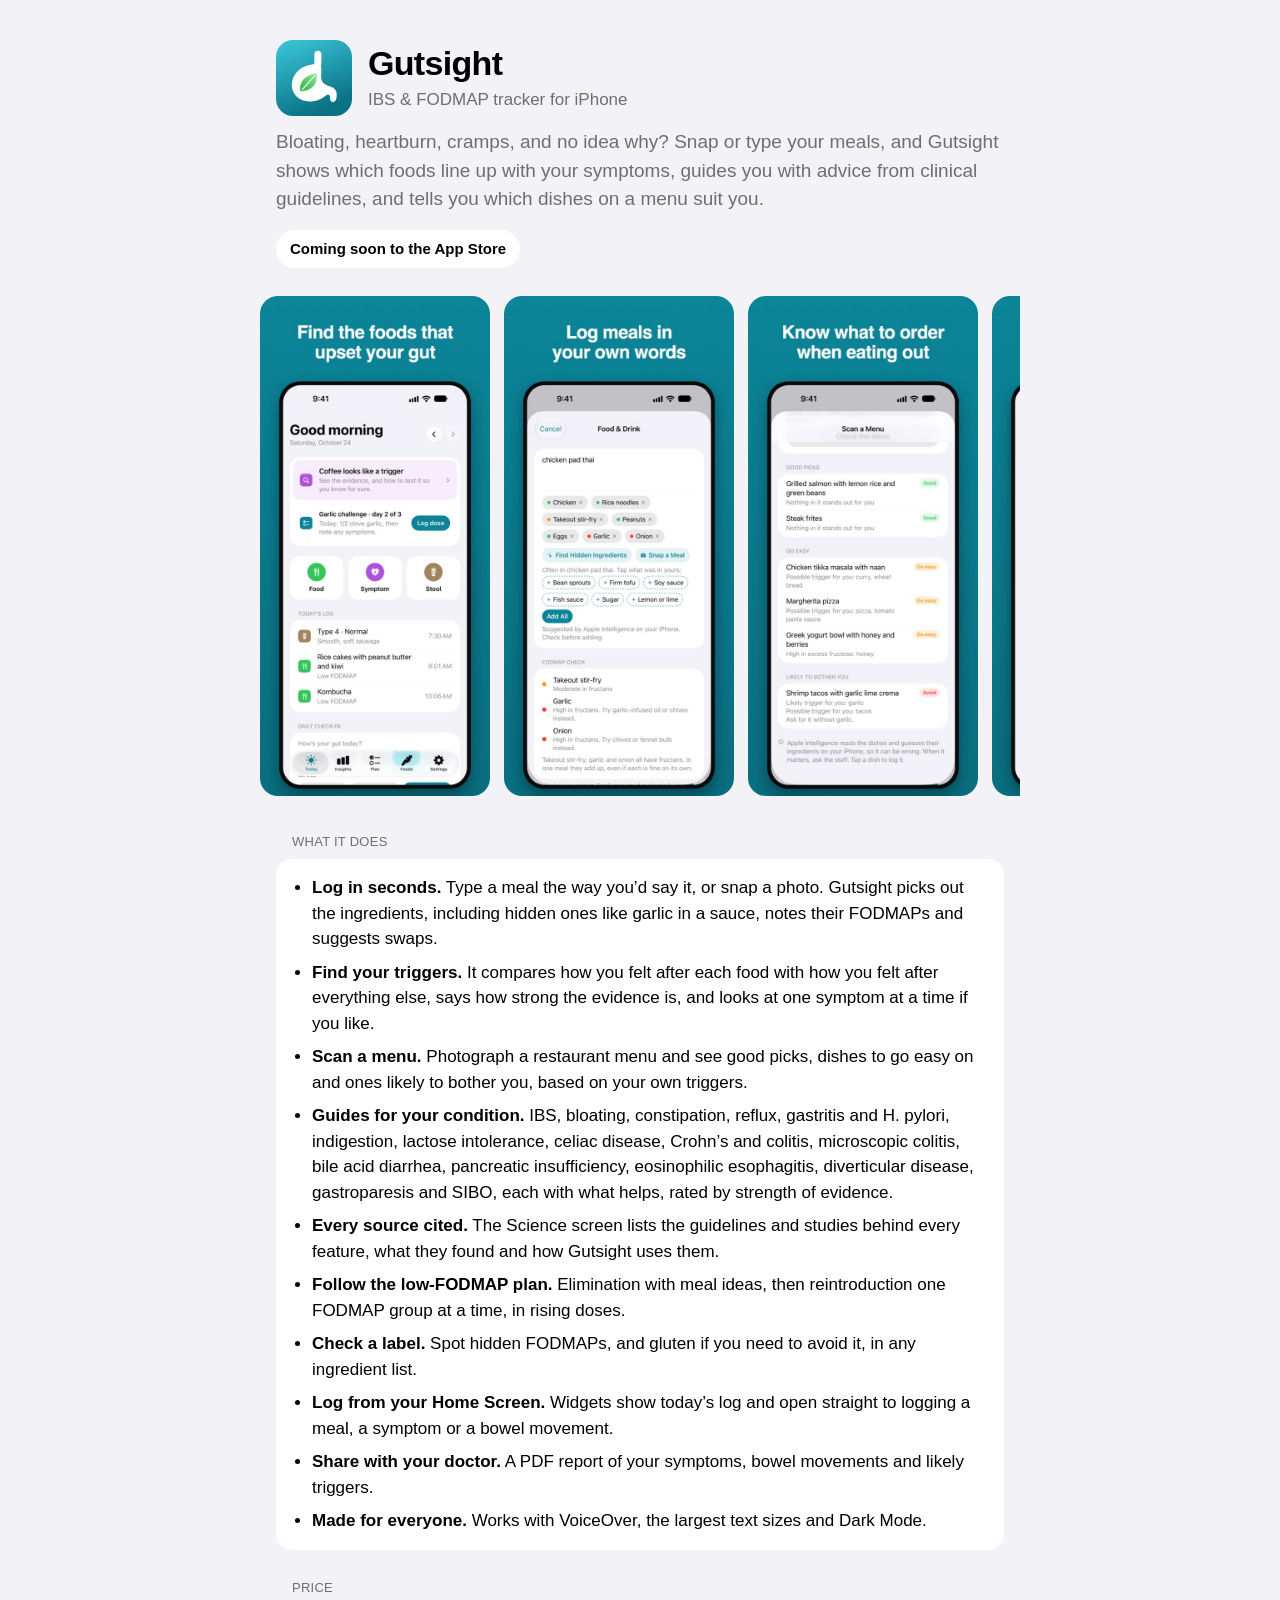
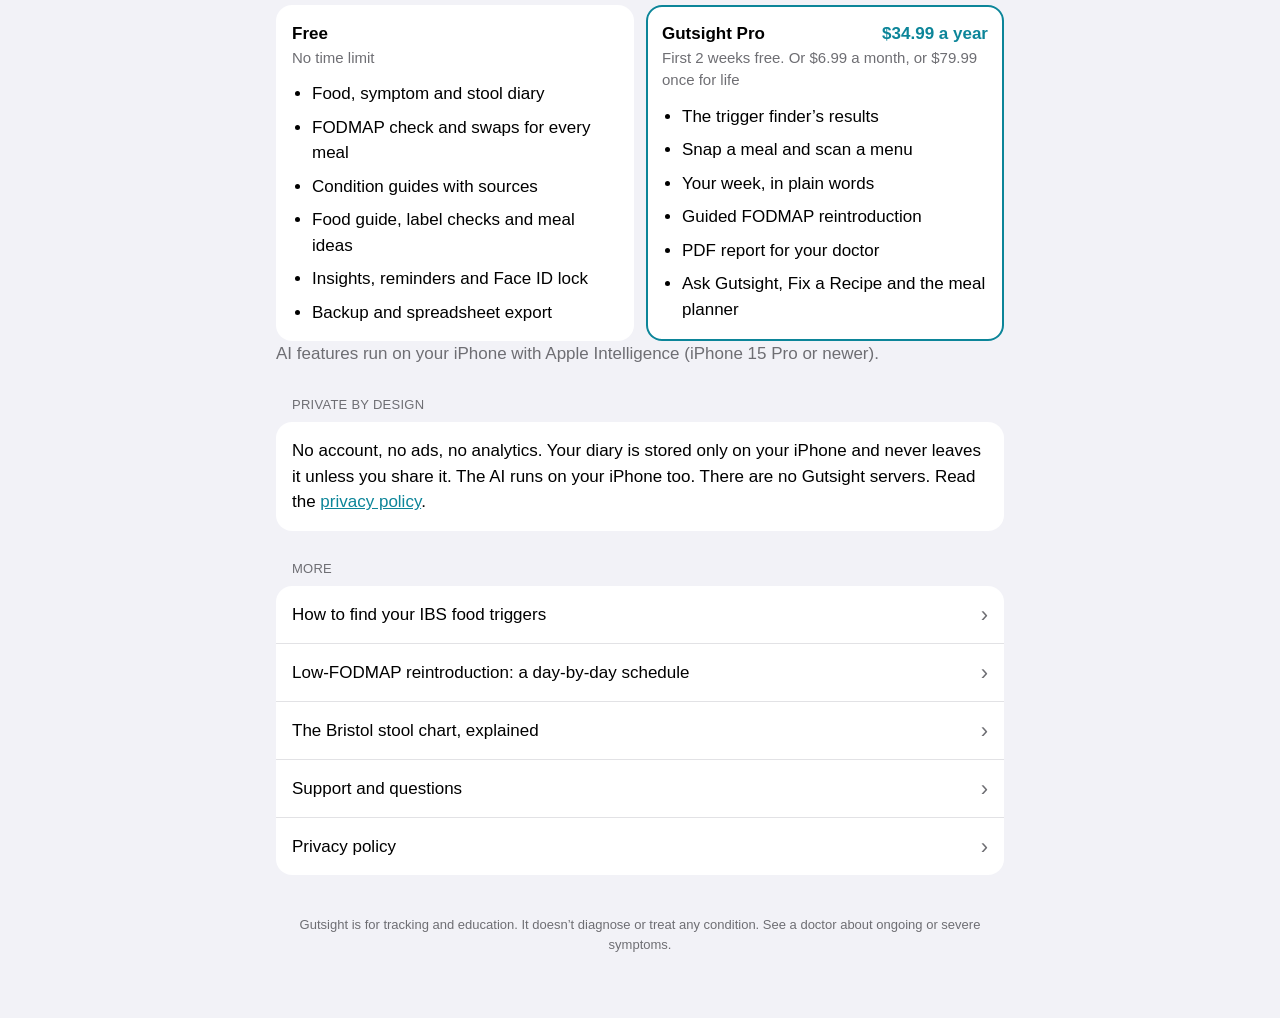
==== commit 13fd273f: "Gutsight guide: low-FODMAP reintroduction, day by day Third evergreen article; doses match the app's" ====
--- a/gutsight/index.html
+++ b/gutsight/index.html
@@ -97,6 +97,7 @@
       <h2>More</h2>
       <div class="card list">
         <a href="/gutsight/guides/find-ibs-triggers/">How to find your IBS food triggers</a>
+        <a href="/gutsight/guides/fodmap-reintroduction/">Low-FODMAP reintroduction: a day-by-day schedule</a>
         <a href="/gutsight/guides/bristol-stool-chart/">The Bristol stool chart, explained</a>
         <a href="/gutsight/support/">Support and questions</a>
         <a href="/gutsight/privacy/">Privacy policy</a>
